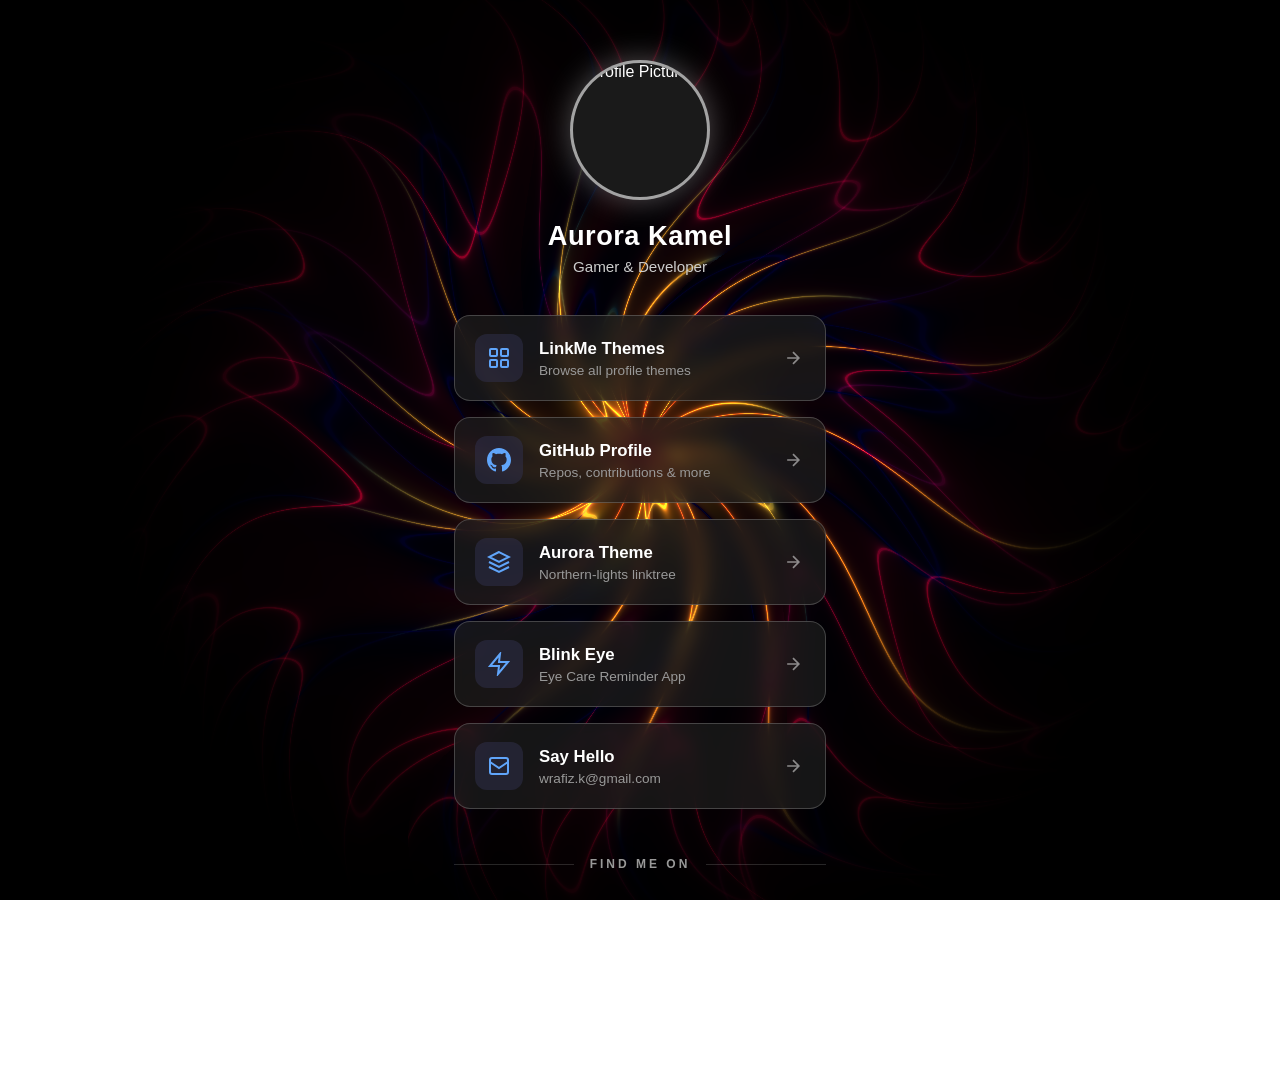
==== Aurora/index.html @ d12c6f81 "first commit" ====
<!DOCTYPE html>
<html lang="en">
<head>
    <meta charset="UTF-8">
    <meta name="viewport" content="width=device-width, initial-scale=1.0">
    <title>Link in Bio - Animated Fire Theme</title>
    <!-- Assuming your CSS is in a file named style.css -->
    <link rel="stylesheet" href="style.css">
</head>
<body>

    <!-- FOREGROUND UI -->
    <main class="profile-container">
        <!-- Profile Header -->
        <img src="https://api.dicebear.com/7.x/notionists/svg?seed=Luna" alt="Profile Picture" class="avatar">
        <h1 class="profile-name"> Aurora Kamel</h1>
        <p class="profile-bio">Gamer & Developer</p>

        <!-- Link Buttons -->
        <div class="links-wrapper">
            <a href="#" class="link-card" onclick="demoLoading(this, event)">
                <div class="link-icon">
                    <svg viewBox="0 0 24 24" fill="none" stroke="currentColor" stroke-width="2">
                        <rect x="3" y="3" width="7" height="7" rx="1"/>
                        <rect x="14" y="3" width="7" height="7" rx="1"/>
                        <rect x="14" y="14" width="7" height="7" rx="1"/>
                        <rect x="3" y="14" width="7" height="7" rx="1"/>
                    </svg>
                </div>
                <div class="link-content">
                    <h3 class="link-title">LinkMe Themes</h3>
                    <p class="link-subtitle">Browse all profile themes</p>
                </div>
                <div class="link-arrow">
                    <svg viewBox="0 0 24 24" fill="none" stroke="currentColor" stroke-width="2">
                        <path d="M5 12h14M12 5l7 7-7 7"/>
                    </svg>
                </div>
            </a>

            <a href="#" class="link-card" onclick="demoLoading(this, event)">
                <div class="link-icon">
                    <svg viewBox="0 0 24 24" fill="currentColor">
                        <path d="M12 0c-6.626 0-12 5.373-12 12 0 5.302 3.438 9.8 8.207 11.387.599.111.793-.261.793-.577v-2.234c-3.338.726-4.033-1.416-4.033-1.416-.546-1.387-1.333-1.756-1.333-1.756-1.089-.745.083-.729.083-.729 1.205.084 1.839 1.237 1.839 1.237 1.07 1.834 2.807 1.304 3.492.997.107-.775.418-1.305.762-1.604-2.665-.305-5.467-1.334-5.467-5.931 0-1.311.469-2.381 1.236-3.221-.124-.303-.535-1.524.117-3.176 0 0 1.008-.322 3.301 1.23.957-.266 1.983-.399 3.003-.404 1.02.005 2.047.138 3.006.404 2.291-1.552 3.297-1.23 3.297-1.23.653 1.653.242 2.874.118 3.176.77.84 1.235 1.911 1.235 3.221 0 4.609-2.807 5.624-5.479 5.921.43.372.823 1.102.823 2.222v3.293c0 .319.192.694.801.576 4.765-1.589 8.199-6.086 8.199-11.386 0-6.627-5.373-12-12-12z"/>
                    </svg>
                </div>
                <div class="link-content">
                    <h3 class="link-title">GitHub Profile</h3>
                    <p class="link-subtitle">Repos, contributions & more</p>
                </div>
                <div class="link-arrow">
                    <svg viewBox="0 0 24 24" fill="none" stroke="currentColor" stroke-width="2">
                        <path d="M5 12h14M12 5l7 7-7 7"/>
                    </svg>
                </div>
            </a>

            <a href="#" class="link-card" onclick="demoLoading(this, event)">
                <div class="link-icon">
                    <svg viewBox="0 0 24 24" fill="none" stroke="currentColor" stroke-width="2">
                        <path d="M12 2L2 7l10 5 10-5-10-5z"/>
                        <path d="M2 17l10 5 10-5M2 12l10 5 10-5"/>
                    </svg>
                </div>
                <div class="link-content">
                    <h3 class="link-title">Aurora Theme</h3>
                    <p class="link-subtitle">Northern-lights linktree</p>
                </div>
                <div class="link-arrow">
                    <svg viewBox="0 0 24 24" fill="none" stroke="currentColor" stroke-width="2">
                        <path d="M5 12h14M12 5l7 7-7 7"/>
                    </svg>
                </div>
            </a>

            <a href="#" class="link-card" onclick="demoLoading(this, event)">
                <div class="link-icon">
                    <svg viewBox="0 0 24 24" fill="none" stroke="currentColor" stroke-width="2">
                        <path d="M13 2L3 14h9l-1 8 10-12h-9l1-8z"/>
                    </svg>
                </div>
                <div class="link-content">
                    <h3 class="link-title">Blink Eye</h3>
                    <p class="link-subtitle">Eye Care Reminder App</p>
                </div>
                <div class="link-arrow">
                    <svg viewBox="0 0 24 24" fill="none" stroke="currentColor" stroke-width="2">
                        <path d="M5 12h14M12 5l7 7-7 7"/>
                    </svg>
                </div>
            </a>

            <a href="#" class="link-card" onclick="demoLoading(this, event)">
                <div class="link-icon">
                    <svg viewBox="0 0 24 24" fill="none" stroke="currentColor" stroke-width="2">
                        <rect x="3" y="4" width="18" height="16" rx="2"/>
                        <path d="M3 8l9 6 9-6"/>
                    </svg>
                </div>
                <div class="link-content">
                    <h3 class="link-title">Say Hello</h3>
                    <p class="link-subtitle">wrafiz.k@gmail.com</p>
                </div>
                <div class="link-arrow">
                    <svg viewBox="0 0 24 24" fill="none" stroke="currentColor" stroke-width="2">
                        <path d="M5 12h14M12 5l7 7-7 7"/>
                    </svg>
                </div>
            </a>
        </div>

        <!-- Divider -->
        <div class="divider">
            <span>FIND ME ON</span>
        </div>

        <!-- Social Icons (Circular) -->
        <div class="socials-wrapper">
            <!-- Github -->
            <a href="#" class="social-btn">
                <svg viewBox="0 0 24 24"><path d="M12 0c-6.626 0-12 5.373-12 12 0 5.302 3.438 9.8 8.207 11.387.599.111.793-.261.793-.577v-2.234c-3.338.726-4.033-1.416-4.033-1.416-.546-1.387-1.333-1.756-1.333-1.756-1.089-.745.083-.729.083-.729 1.205.084 1.839 1.237 1.839 1.237 1.07 1.834 2.807 1.304 3.492.997.107-.775.418-1.305.762-1.604-2.665-.305-5.467-1.334-5.467-5.931 0-1.311.469-2.381 1.236-3.221-.124-.303-.535-1.524.117-3.176 0 0 1.008-.322 3.301 1.23.957-.266 1.983-.399 3.003-.404 1.02.005 2.047.138 3.006.404 2.291-1.552 3.297-1.23 3.297-1.23.653 1.653.242 2.874.118 3.176.77.84 1.235 1.911 1.235 3.221 0 4.609-2.807 5.624-5.479 5.921.43.372.823 1.102.823 2.222v3.293c0 .319.192.694.801.576 4.765-1.589 8.199-6.086 8.199-11.386 0-6.627-5.373-12-12-12z"/></svg>
            </a>
            <!-- X / Twitter -->
            <a href="#" class="social-btn">
                <svg viewBox="0 0 24 24"><path d="M18.901 1.153h3.68l-8.04 9.19L24 22.846h-7.406l-5.8-7.584-6.638 7.584H.474l8.6-9.83L0 1.154h7.594l5.243 6.932ZM17.61 20.644h2.039L6.486 3.24H4.298Z"/></svg>
            </a>
            <!-- LinkedIn -->
            <a href="#" class="social-btn">
                <svg viewBox="0 0 24 24"><path d="M20.447 20.452h-3.554v-5.569c0-1.328-.027-3.037-1.852-3.037-1.853 0-2.136 1.445-2.136 2.939v5.667H9.351V9h3.414v1.561h.046c.477-.9 1.637-1.85 3.37-1.85 3.601 0 4.267 2.37 4.267 5.455v6.286zM5.337 7.433c-1.144 0-2.063-.926-2.063-2.065 0-1.138.92-2.063 2.063-2.063 1.14 0 2.064.925 2.064 2.063 0 1.139-.925 2.065-2.064 2.065zm1.782 13.019H3.555V9h3.564v11.452zM22.225 0H1.771C.792 0 0 .774 0 1.729v20.542C0 23.227.792 24 1.771 24h20.451C23.2 24 24 23.227 24 22.271V1.729C24 .774 23.2 0 22.222 0h.003z"/></svg>
            </a>
            <!-- Instagram -->
            <a href="#" class="social-btn">
                <svg viewBox="0 0 24 24"><path d="M12 2.163c3.204 0 3.584.012 4.85.07 3.252.148 4.771 1.691 4.919 4.919.058 1.265.069 1.645.069 4.849 0 3.205-.012 3.584-.069 4.849-.149 3.225-1.664 4.771-4.919 4.919-1.266.058-1.644.07-4.85.07-3.204 0-3.584-.012-4.849-.07-3.26-.149-4.771-1.699-4.919-4.92-.058-1.265-.07-1.644-.07-4.849 0-3.204.013-3.583.07-4.849.149-3.227 1.664-4.771 4.919-4.919 1.266-.057 1.645-.069 4.849-.069zm0-2.163c-3.259 0-3.667.014-4.947.072-4.358.2-6.78 2.618-6.98 6.98-.059 1.281-.073 1.689-.073 4.948 0 3.259.014 3.668.072 4.948.2 4.358 2.618 6.78 6.98 6.98 1.281.058 1.689.072 4.948.072 3.259 0 3.668-.014 4.948-.072 4.354-.2 6.782-2.618 6.979-6.98.059-1.28.073-1.689.073-4.948 0-3.259-.014-3.667-.072-4.947-.196-4.354-2.617-6.78-6.979-6.98-1.281-.059-1.69-.073-4.949-.073zm0 5.838c-3.403 0-6.162 2.759-6.162 6.162s2.759 6.163 6.162 6.163 6.162-2.759 6.162-6.163c0-3.403-2.759-6.162-6.162-6.162zm0 10.162c-2.209 0-4-1.79-4-4 0-2.209 1.791-4 4-4s4 1.791 4 4c0 2.21-1.791 4-4 4zm6.406-11.845c-.796 0-1.441.645-1.441 1.44s.645 1.44 1.441 1.44c.795 0 1.439-.645 1.439-1.44s-.644-1.44-1.439-1.44z"/></svg>
            </a>
            <!-- Dribbble -->
            <a href="#" class="social-btn">
                <svg viewBox="0 0 24 24"><path d="M12 0C5.37 0 0 5.37 0 12s5.37 12 12 12 12-5.37 12-12S18.63 0 12 0zm8.19 6.55c1.55 1.92 2.49 4.36 2.56 7.01-1.76-.37-3.85-.57-6.1-.57-1.06 0-2.1.07-3.11.19-.13-.32-.26-.64-.4-.96 2.49-1.02 4.58-2.48 6.05-4.67zM12 2.18c2.58 0 4.93 1 6.69 2.63-1.3 1.94-3.17 3.28-5.42 4.21-1.32-2.43-2.86-4.45-4.56-6.05C9.8 2.42 10.88 2.18 12 2.18zM6.54 3.87c1.66 1.58 3.17 3.56 4.47 5.94-2.76.73-5.92 1.13-9.19 1.13-.19 0-.38 0-.57-.01.49-3.08 2.23-5.73 4.79-7.06zm-4.36 9.31v-.36c.24.01.48.01.72.01 3.58 0 6.99-.44 9.93-1.24.12.24.23.49.34.74-3.82 1.08-7.06 3.39-9.24 6.43-1.64-1.86-2.65-4.3-2.75-6.58zm4.43 8.09c1.92-2.71 4.8-4.8 8.28-5.8.88 2.28 1.54 4.75 1.93 7.35-1.2.47-2.51.73-3.88.73-2.49 0-4.77-.88-6.55-2.34zm10.11 1.31c-.42-2.42-1.05-4.72-1.87-6.86 1.94-.28 3.9-.28 5.84.01-.54 2.99-2.21 5.58-4.57 7.35z"/></svg>
            </a>
        </div>
    </main>

    <!-- BACKGROUND WEBGL CANVAS -->
    <canvas id="glcanvas"></canvas>

    <!-- Loading snippet to simulate the buttons working -->
    <script>
        function demoLoading(button, event) {
            event.preventDefault(); 
            button.classList.add('loading'); 
            
            setTimeout(() => {
                button.classList.remove('loading');
            }, 2000);
        }
    </script>

    <!-- YOUR WEBGL SHADER SCRIPT BELOW -->
    <script id="vertex-shader" type="x-shader/x-vertex">
    attribute vec2 a_position;
    void main() {
        gl_Position = vec4(a_position, 0.0, 1.0);
    }
    </script>
    <script id="fragment-shader" type="x-shader/x-fragment">
    #ifdef GL_ES
    precision highp float;
    #endif
    uniform vec2 u_resolution;
    uniform vec2 u_mouse;
    uniform float u_time;
    vec3 palette_fire(float t, float factor) {
        vec3 a = vec3(0.5, 0.1, 0.0);
        vec3 b = vec3(0.6, 0.3, 0.1);
        vec3 c = vec3(1.0, 1.0, 0.0);
        vec3 d = vec3(0.8, 0.7, 0.2);
        a += 0.1 * sin(vec3(0.1, 0.2, 0.3) * factor);
        b += 0.2 * cos(vec3(0.2, 0.3, 0.1) * factor);
        return a + b * cos(6.28318 * (c * t + d));
    }
    void main() {
        vec2 st = (gl_FragCoord.xy / u_resolution.xy) * 2.0 - 1.0;
        st.x *= u_resolution.x/u_resolution.y;
        vec3 color = vec3(0.0);
        vec2 mouse_st = vec2(u_mouse.x, u_resolution.y - u_mouse.y) / u_resolution.xy;
        mouse_st = (mouse_st * 2.0 - 1.0) * vec2(1.0, -1.0);
        mouse_st.x *= u_resolution.x / u_resolution.y;
        vec2 mouse_vec = st - mouse_st;
        float mouse_dist = length(mouse_vec);
        float mouse_push = smoothstep(0.7, 0.0, mouse_dist) * 0.5;
        if (u_mouse.x > 0.0) {
            st += normalize(mouse_vec) * mouse_push;
        }
        float R_global = length(st);
        float angle_global = atan(st.y, st.x);
        float twist = 0.5 * sin(R_global * 3.0 - u_time * 0.4);
        st *= mat2(cos(twist), sin(twist), -sin(twist), cos(twist));
        for (float i = 1.0; i < 6.0; i++) {
            vec2 st0 = st;
            float sgn = 1.0 - 2.0 * mod(i, 2.0);
            float t = u_time * 0.02 - float(i);
            st0 *= mat2(cos(t), sin(t), -sin(t), cos(t));
            float R = length(st0);
            float d = R * i;
            float angle = atan(st0.y, st0.x);
            float num_arms = 4.0 + 3.0 * sin(u_time * 0.1 + i);
            float angle_warped = angle * num_arms;
            float dist_warp_factor = 1.0 + 0.3 * sin(angle * 12.0 + u_time * 0.5 - i);
            float d_warped = d * dist_warp_factor;
            vec3 pal = palette_fire(-exp((length(d_warped) * -0.9)), abs(d_warped) * 0.4);
            float radial = exp(-R);
            radial *= smoothstep(1.2, 0.5, R);
            pal *= radial;
            float phase = -(d_warped + sgn * angle_warped) + u_time * 0.3;
            float v = sin(phase);
            v = max(abs(v), 0.01);
            float w = pow(0.02 / v, 0.8);
            color += pal * w;
        }
        gl_FragColor = vec4(color, 1.0);
    }
    </script>
    <script>
    const canvas = document.getElementById('glcanvas');
    let gl = canvas.getContext('webgl');
    if (!gl) {
        console.error("WebGL not supported, falling back on experimental-webgl");
        gl = canvas.getContext("experimental-webgl");
    }
    if (!gl) {
        alert("Your browser does not support WebGL");
    }
    function getShaderSource(id) {
        return document.getElementById(id).textContent;
    }
    const vertexShaderSource = getShaderSource('vertex-shader');
    const fragmentShaderSource = getShaderSource('fragment-shader');
    function createShader(gl, type, source) {
        const shader = gl.createShader(type);
        gl.shaderSource(shader, source);
        gl.compileShader(shader);
        if (!gl.getShaderParameter(shader, gl.COMPILE_STATUS)) {
            console.error('An error occurred compiling the shaders:', gl.getShaderInfoLog(shader));
            gl.deleteShader(shader);
            return null;
        }
        return shader;
    }
    function createProgram(gl, vertexShader, fragmentShader) {
        const program = gl.createProgram();
        gl.attachShader(program, vertexShader);
        gl.attachShader(program, fragmentShader);
        gl.linkProgram(program);
        if (!gl.getProgramParameter(program, gl.LINK_STATUS)) {
            console.error('Unable to initialize the shader program:', gl.getProgramInfoLog(program));
            return null;
        }
        return program;
    }
    const vertexShader = createShader(gl, gl.VERTEX_SHADER, vertexShaderSource);
    const fragmentShader = createShader(gl, gl.FRAGMENT_SHADER, fragmentShaderSource);
    const program = createProgram(gl, vertexShader, fragmentShader);
    const positionBuffer = gl.createBuffer();
    gl.bindBuffer(gl.ARRAY_BUFFER, positionBuffer);
    const positions =[
        -1.0, -1.0,
         1.0, -1.0,
        -1.0, 1.0,
         1.0, 1.0,
    ];
    gl.bufferData(gl.ARRAY_BUFFER, new Float32Array(positions), gl.STATIC_DRAW);
    const positionLocation = gl.getAttribLocation(program, 'a_position');
    gl.enableVertexAttribArray(positionLocation);
    gl.vertexAttribPointer(positionLocation, 2, gl.FLOAT, false, 0, 0);
    gl.useProgram(program);
    const resolutionLocation = gl.getUniformLocation(program, 'u_resolution');
    const timeLocation = gl.getUniformLocation(program, 'u_time');
    const mouseLocation = gl.getUniformLocation(program, 'u_mouse');
    let mouseX = -1.0;
    let mouseY = -1.0;
           
    let devicePixelRatio = Math.min(window.devicePixelRatio || 1, 2);
    window.addEventListener('mousemove', (e) => {
        mouseX = e.clientX;
        mouseY = e.clientY;
    });
    function render(time) {
        gl.uniform2f(resolutionLocation, canvas.width, canvas.height);
        gl.uniform1f(timeLocation, time * 0.001);
        gl.uniform2f(mouseLocation, mouseX * devicePixelRatio, mouseY * devicePixelRatio);
               
        gl.clearColor(0, 0, 0, 1);
        gl.clear(gl.COLOR_BUFFER_BIT);
               
        gl.drawArrays(gl.TRIANGLE_STRIP, 0, 4);
               
        requestAnimationFrame(render);
    }
    function resize() {
        devicePixelRatio = Math.min(window.devicePixelRatio || 1, 2);
               
        canvas.width = Math.floor(window.innerWidth * devicePixelRatio);
        canvas.height = Math.floor(window.innerHeight * devicePixelRatio);
               
        gl.viewport(0, 0, gl.drawingBufferWidth, gl.drawingBufferHeight);
               
        canvas.style.width = window.innerWidth + "px";
        canvas.style.height = window.innerHeight + "px";
    }
    resize();
    window.addEventListener('resize', resize);
    requestAnimationFrame(render);
    </script>
</body>
</html>
---- Aurora/style.css ----
/* Base Reset */
* {
    box-sizing: border-box;
    margin: 0;
    padding: 0;
    font-family: -apple-system, BlinkMacSystemFont, "Segoe UI", Roboto, Helvetica, Arial, sans-serif;
}

body, html {
    height: 100vh;
    margin: 0;
    overflow-y: auto; 
    overflow-x: hidden;
    background-color: transparent; /* Allows WebGL to show through */
    color: #ffffff;
}

/* Fix the WebGL Canvas to the background */
#glcanvas {
    display: block;
    position: fixed;
    top: 0;
    left: 0;
    width: 100vw;
    height: 100vh;
    z-index: -1;
    pointer-events: none; /* Allows clicking through to links */
}

/* Main Profile Wrapper */
.profile-container {
    position: relative;
    z-index: 1;
    max-width: 420px;
    margin: 60px auto;
    padding: 0 24px 60px;
    display: flex;
    flex-direction: column;
    align-items: center;
    /* NOTE: The glass background has been completely removed to match your new image */
}

/* Glowing Avatar */
.avatar {
    width: 140px;
    height: 140px;
    border-radius: 50%;
    object-fit: cover;
    border: 3px solid rgba(255, 255, 255, 0.6); /* Solid white border */
    box-shadow: 0 0 30px rgba(255, 255, 255, 0.3); /* White glow effect */
    margin-bottom: 20px;
    background: #1a1a1a; /* Dark background like the image */
}

/* Typography */
.profile-name {
    font-size: 1.7rem;
    font-weight: 700;
    letter-spacing: 0.5px;
    margin-bottom: 6px;
}

.profile-bio {
    font-size: 0.95rem;
    font-weight: 400;
    color: #cccccc; /* Slightly gray to match the image */
    text-align: center;
    margin-bottom: 40px;
}

/* Links Container */
.links-wrapper {
    width: 100%;
    display: flex;
    flex-direction: column;
    gap: 16px;
}

/* === LINK CARD STYLE === */
.link-card {
    position: relative;
    width: 100%;
    padding: 18px 20px;
    background: rgba(30, 30, 30, 0.7);
    border: 1px solid rgba(255, 255, 255, 0.2);
    border-radius: 16px;
    color: #ffffff;
    text-decoration: none;
    cursor: pointer;
    overflow: hidden;
    display: flex;
    align-items: center;
    gap: 16px;
    
    backdrop-filter: blur(8px);
    -webkit-backdrop-filter: blur(8px);
    
    transition: all 0.3s cubic-bezier(0.25, 0.8, 0.25, 1);
}

.link-card:hover {
    background: rgba(50, 50, 50, 0.9);
    border-color: rgba(255, 255, 255, 0.4);
    transform: translateY(-3px);
    box-shadow: 0 8px 20px rgba(0, 0, 0, 0.5);
}

.link-card:active {
    transform: scale(0.96);
    box-shadow: 0 2px 10px rgba(0, 0, 0, 0.4);
    transition: all 0.1s ease;
}

.link-icon {
    width: 48px;
    height: 48px;
    min-width: 48px;
    background: rgba(50, 50, 80, 0.5);
    border-radius: 12px;
    display: flex;
    align-items: center;
    justify-content: center;
}

.link-icon svg {
    width: 24px;
    height: 24px;
    color: #60a5fa;
}

.link-content {
    flex: 1;
    text-align: left;
}

.link-title {
    font-size: 1.05rem;
    font-weight: 600;
    margin: 0 0 4px 0;
    color: #ffffff;
}

.link-subtitle {
    font-size: 0.85rem;
    font-weight: 400;
    margin: 0;
    color: #999999;
}

.link-arrow {
    width: 24px;
    height: 24px;
    min-width: 24px;
    display: flex;
    align-items: center;
    justify-content: center;
    opacity: 0.5;
    transition: all 0.3s ease;
}

.link-arrow svg {
    width: 20px;
    height: 20px;
    color: #ffffff;
}

.link-card:hover .link-arrow {
    opacity: 1;
    transform: translateX(4px);
}

/* Loading Animation State */
.link-card.loading .link-content,
.link-card.loading .link-arrow {
    opacity: 0;
}

.link-card.loading::after {
    content: "";
    position: absolute;
    left: 50%;
    top: 50%;
    transform: translate(-50%, -50%);
    width: 20px;
    height: 20px;
    border: 3px solid rgba(255, 255, 255, 0.2);
    border-top-color: #ffffff;
    border-radius: 50%;
    animation: spin 0.8s linear infinite;
}

@keyframes spin {
    to { transform: translate(-50%, -50%) rotate(360deg); }
}

/* === DIVIDER SECTION === */
.divider {
    width: 100%;
    display: flex;
    align-items: center;
    margin: 48px 0 32px;
    color: #999999;
    font-size: 0.75rem;
    letter-spacing: 3px;
    font-weight: 600;
}

.divider::before,
.divider::after {
    content: "";
    flex: 1;
    height: 1px;
    background: rgba(255, 255, 255, 0.15); /* Thin subtle line */
}

.divider span {
    padding: 0 16px;
}

/* === CIRCULAR SOCIAL ICONS === */
.socials-wrapper {
    display: flex;
    gap: 16px;
    justify-content: center;
    flex-wrap: wrap;
}

.social-btn {
    width: 48px;
    height: 48px;
    background: rgba(30, 30, 30, 0.7);
    border: 1px solid rgba(255, 255, 255, 0.2);
    border-radius: 50%;
    display: flex;
    justify-content: center;
    align-items: center;
    text-decoration: none;
    transition: all 0.3s ease;
    backdrop-filter: blur(8px);
    -webkit-backdrop-filter: blur(8px);
}

.social-btn svg {
    width: 20px;
    height: 20px;
    fill: #ffffff;
}

.social-btn:hover {
    background: rgba(50, 50, 50, 0.9);
    border-color: rgba(255, 255, 255, 0.5);
    transform: translateY(-4px) scale(1.05); /* Lifts and grows slightly */
}

.social-btn:active {
    transform: scale(0.92); /* Satisfying click effect */
}
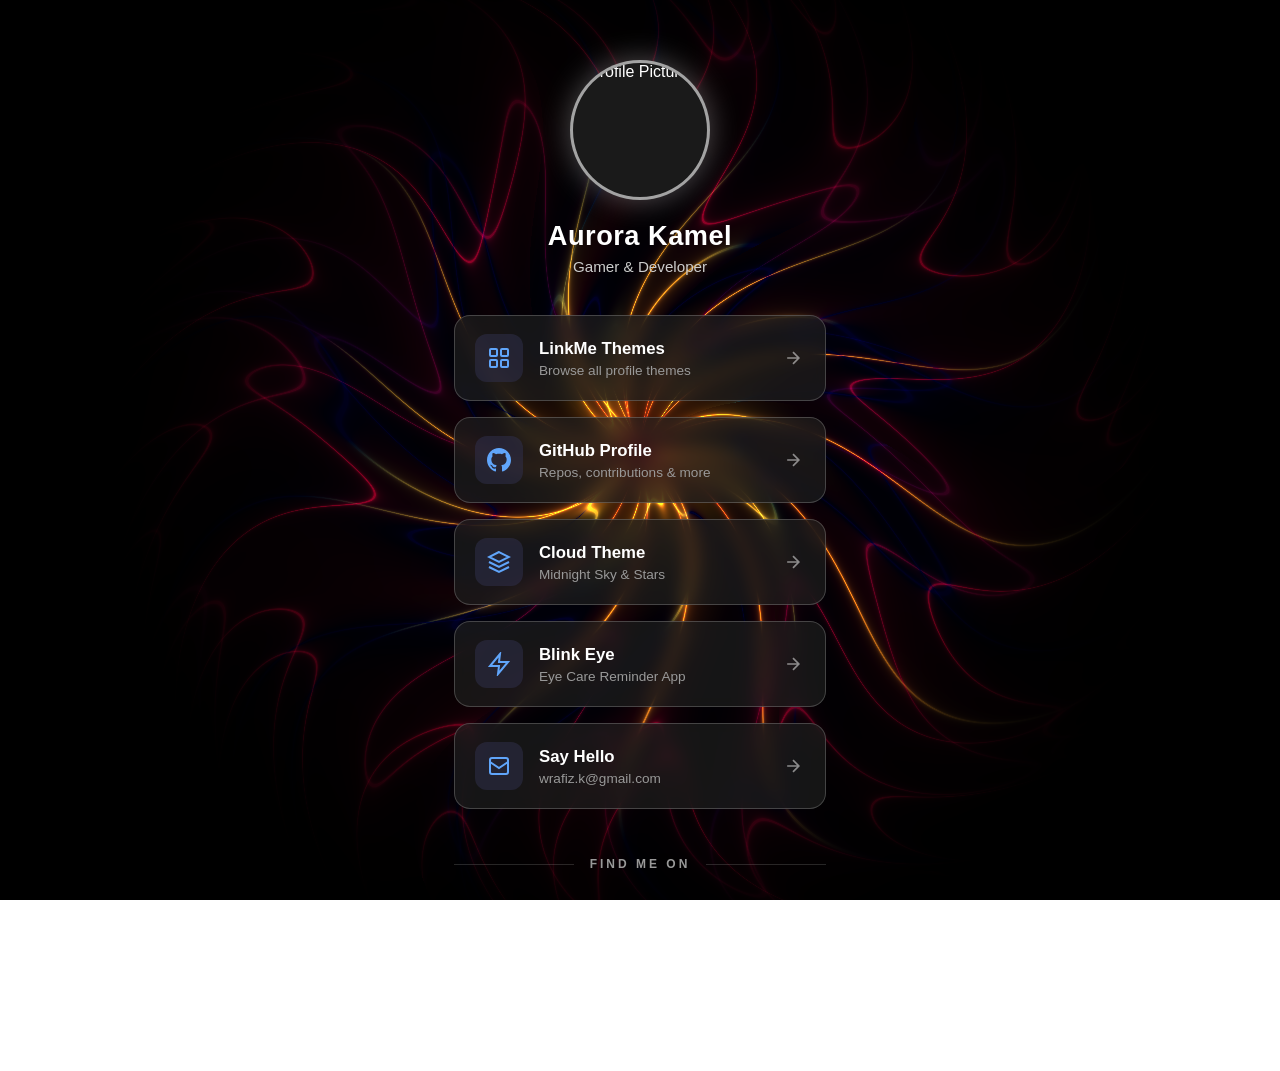
==== commit e558a464: "add link to cards" ====
--- a/Aurora/index.html
+++ b/Aurora/index.html
@@ -18,7 +18,7 @@
 
         <!-- Link Buttons -->
         <div class="links-wrapper">
-            <a href="#" class="link-card" onclick="demoLoading(this, event)">
+            <a href="https://linktree101.pages.dev/" class="link-card" onclick="demoLoading(this, event)">
                 <div class="link-icon">
                     <svg viewBox="0 0 24 24" fill="none" stroke="currentColor" stroke-width="2">
                         <rect x="3" y="3" width="7" height="7" rx="1"/>
@@ -38,7 +38,7 @@
                 </div>
             </a>
 
-            <a href="#" class="link-card" onclick="demoLoading(this, event)">
+            <a href="https://github.com/rayhan138" class="link-card" onclick="demoLoading(this, event)">
                 <div class="link-icon">
                     <svg viewBox="0 0 24 24" fill="currentColor">
                         <path d="M12 0c-6.626 0-12 5.373-12 12 0 5.302 3.438 9.8 8.207 11.387.599.111.793-.261.793-.577v-2.234c-3.338.726-4.033-1.416-4.033-1.416-.546-1.387-1.333-1.756-1.333-1.756-1.089-.745.083-.729.083-.729 1.205.084 1.839 1.237 1.839 1.237 1.07 1.834 2.807 1.304 3.492.997.107-.775.418-1.305.762-1.604-2.665-.305-5.467-1.334-5.467-5.931 0-1.311.469-2.381 1.236-3.221-.124-.303-.535-1.524.117-3.176 0 0 1.008-.322 3.301 1.23.957-.266 1.983-.399 3.003-.404 1.02.005 2.047.138 3.006.404 2.291-1.552 3.297-1.23 3.297-1.23.653 1.653.242 2.874.118 3.176.77.84 1.235 1.911 1.235 3.221 0 4.609-2.807 5.624-5.479 5.921.43.372.823 1.102.823 2.222v3.293c0 .319.192.694.801.576 4.765-1.589 8.199-6.086 8.199-11.386 0-6.627-5.373-12-12-12z"/>
@@ -55,7 +55,7 @@
                 </div>
             </a>
 
-            <a href="#" class="link-card" onclick="demoLoading(this, event)">
+            <a href="https://linktree101.pages.dev/Cloud/" class="link-card" onclick="demoLoading(this, event)">
                 <div class="link-icon">
                     <svg viewBox="0 0 24 24" fill="none" stroke="currentColor" stroke-width="2">
                         <path d="M12 2L2 7l10 5 10-5-10-5z"/>
@@ -63,17 +63,17 @@
                     </svg>
                 </div>
                 <div class="link-content">
-                    <h3 class="link-title">Aurora Theme</h3>
-                    <p class="link-subtitle">Northern-lights linktree</p>
-                </div>
-                <div class="link-arrow">
-                    <svg viewBox="0 0 24 24" fill="none" stroke="currentColor" stroke-width="2">
-                        <path d="M5 12h14M12 5l7 7-7 7"/>
-                    </svg>
-                </div>
-            </a>
-
-            <a href="#" class="link-card" onclick="demoLoading(this, event)">
+                    <h3 class="link-title">Cloud Theme</h3>
+                    <p class="link-subtitle">Midnight Sky & Stars</p>
+                </div>
+                <div class="link-arrow">
+                    <svg viewBox="0 0 24 24" fill="none" stroke="currentColor" stroke-width="2">
+                        <path d="M5 12h14M12 5l7 7-7 7"/>
+                    </svg>
+                </div>
+            </a>
+
+            <a href="https://blinkeye.app" class="link-card" onclick="demoLoading(this, event)">
                 <div class="link-icon">
                     <svg viewBox="0 0 24 24" fill="none" stroke="currentColor" stroke-width="2">
                         <path d="M13 2L3 14h9l-1 8 10-12h-9l1-8z"/>
@@ -117,7 +117,7 @@
         <!-- Social Icons (Circular) -->
         <div class="socials-wrapper">
             <!-- Github -->
-            <a href="#" class="social-btn">
+            <a href="https://github.com/rayhan138" class="social-btn" target="_blank" rel="noreferrer">
                 <svg viewBox="0 0 24 24"><path d="M12 0c-6.626 0-12 5.373-12 12 0 5.302 3.438 9.8 8.207 11.387.599.111.793-.261.793-.577v-2.234c-3.338.726-4.033-1.416-4.033-1.416-.546-1.387-1.333-1.756-1.333-1.756-1.089-.745.083-.729.083-.729 1.205.084 1.839 1.237 1.839 1.237 1.07 1.834 2.807 1.304 3.492.997.107-.775.418-1.305.762-1.604-2.665-.305-5.467-1.334-5.467-5.931 0-1.311.469-2.381 1.236-3.221-.124-.303-.535-1.524.117-3.176 0 0 1.008-.322 3.301 1.23.957-.266 1.983-.399 3.003-.404 1.02.005 2.047.138 3.006.404 2.291-1.552 3.297-1.23 3.297-1.23.653 1.653.242 2.874.118 3.176.77.84 1.235 1.911 1.235 3.221 0 4.609-2.807 5.624-5.479 5.921.43.372.823 1.102.823 2.222v3.293c0 .319.192.694.801.576 4.765-1.589 8.199-6.086 8.199-11.386 0-6.627-5.373-12-12-12z"/></svg>
             </a>
             <!-- X / Twitter -->
--- a/Aurora/style.css
+++ b/Aurora/style.css
@@ -13,6 +13,17 @@
     overflow-x: hidden;
     background-color: transparent; /* Allows WebGL to show through */
     color: #ffffff;
+}
+
+/* Hide scrollbar for Chrome, Safari and Opera */
+body::-webkit-scrollbar {
+    display: none;
+}
+
+/* Hide scrollbar for IE, Edge and Firefox */
+body {
+    -ms-overflow-style: none;  /* IE and Edge */
+    scrollbar-width: none;  /* Firefox */
 }
 
 /* Fix the WebGL Canvas to the background */
